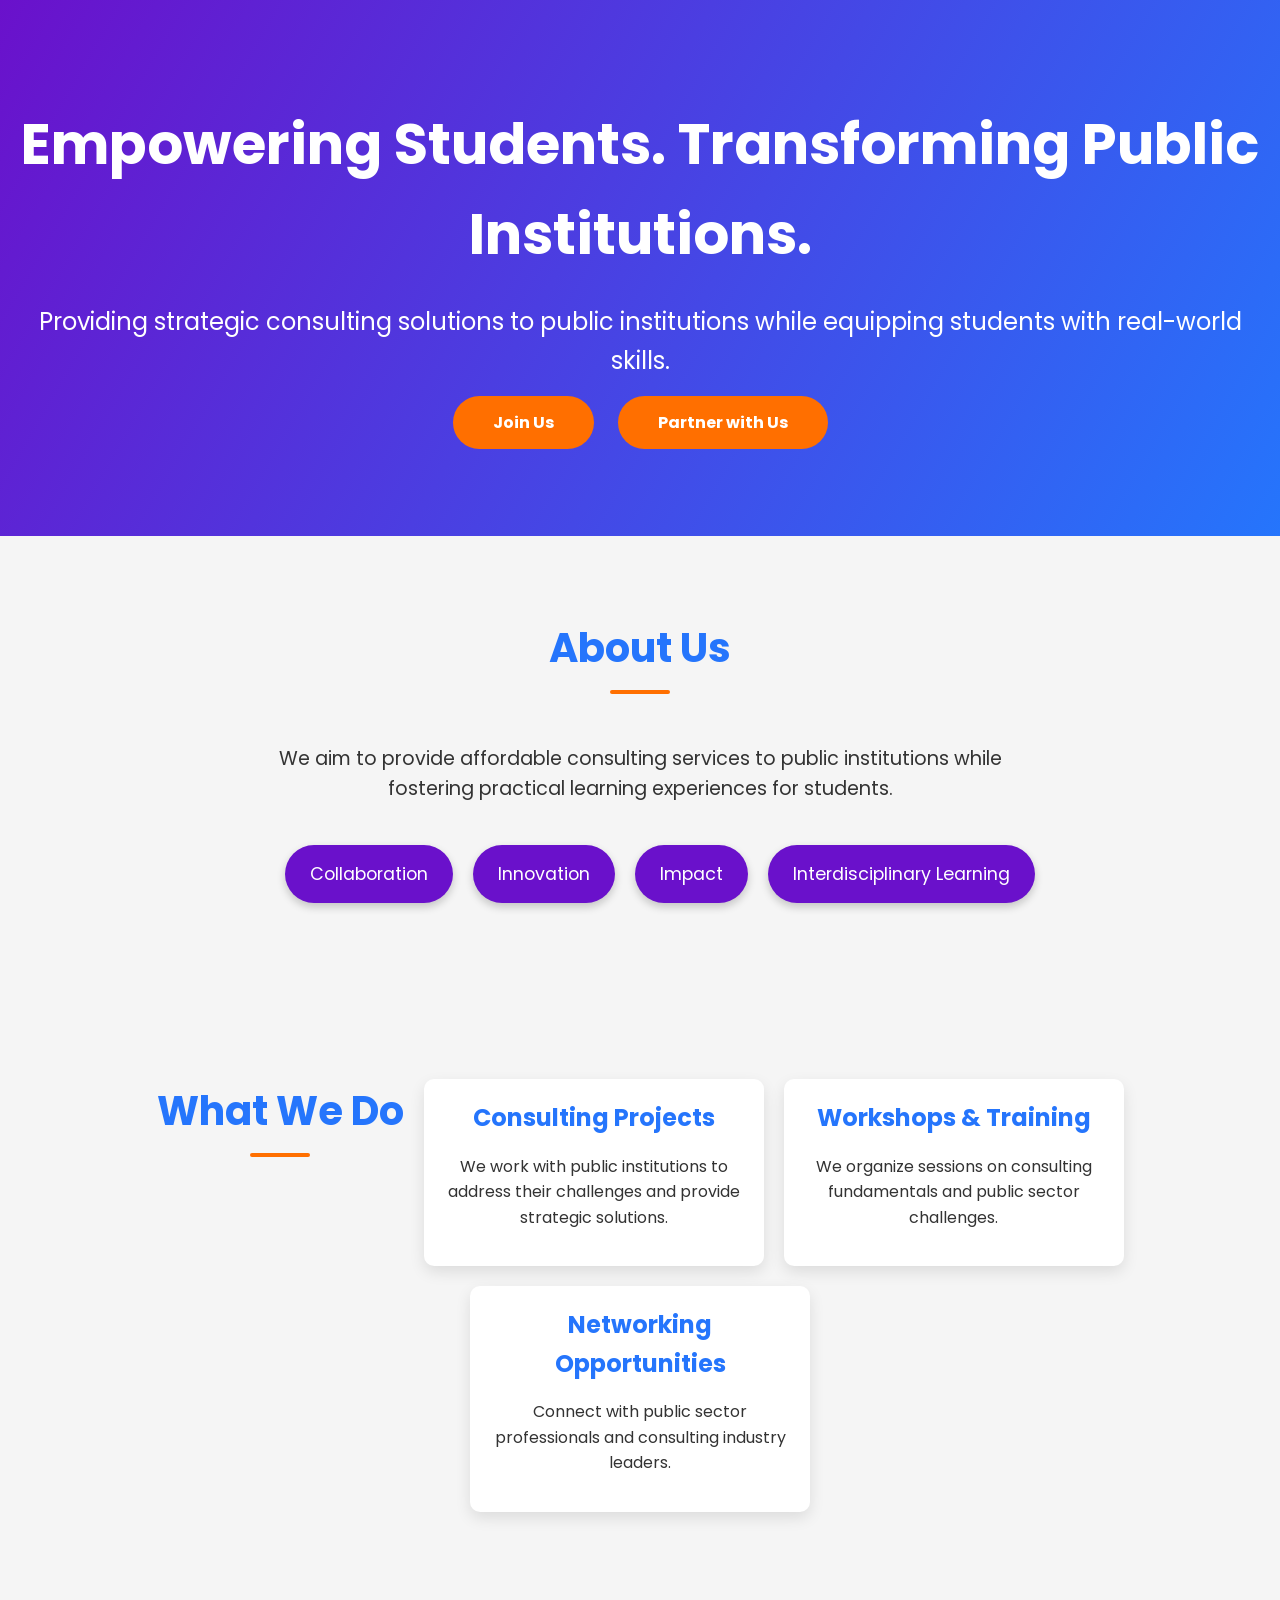
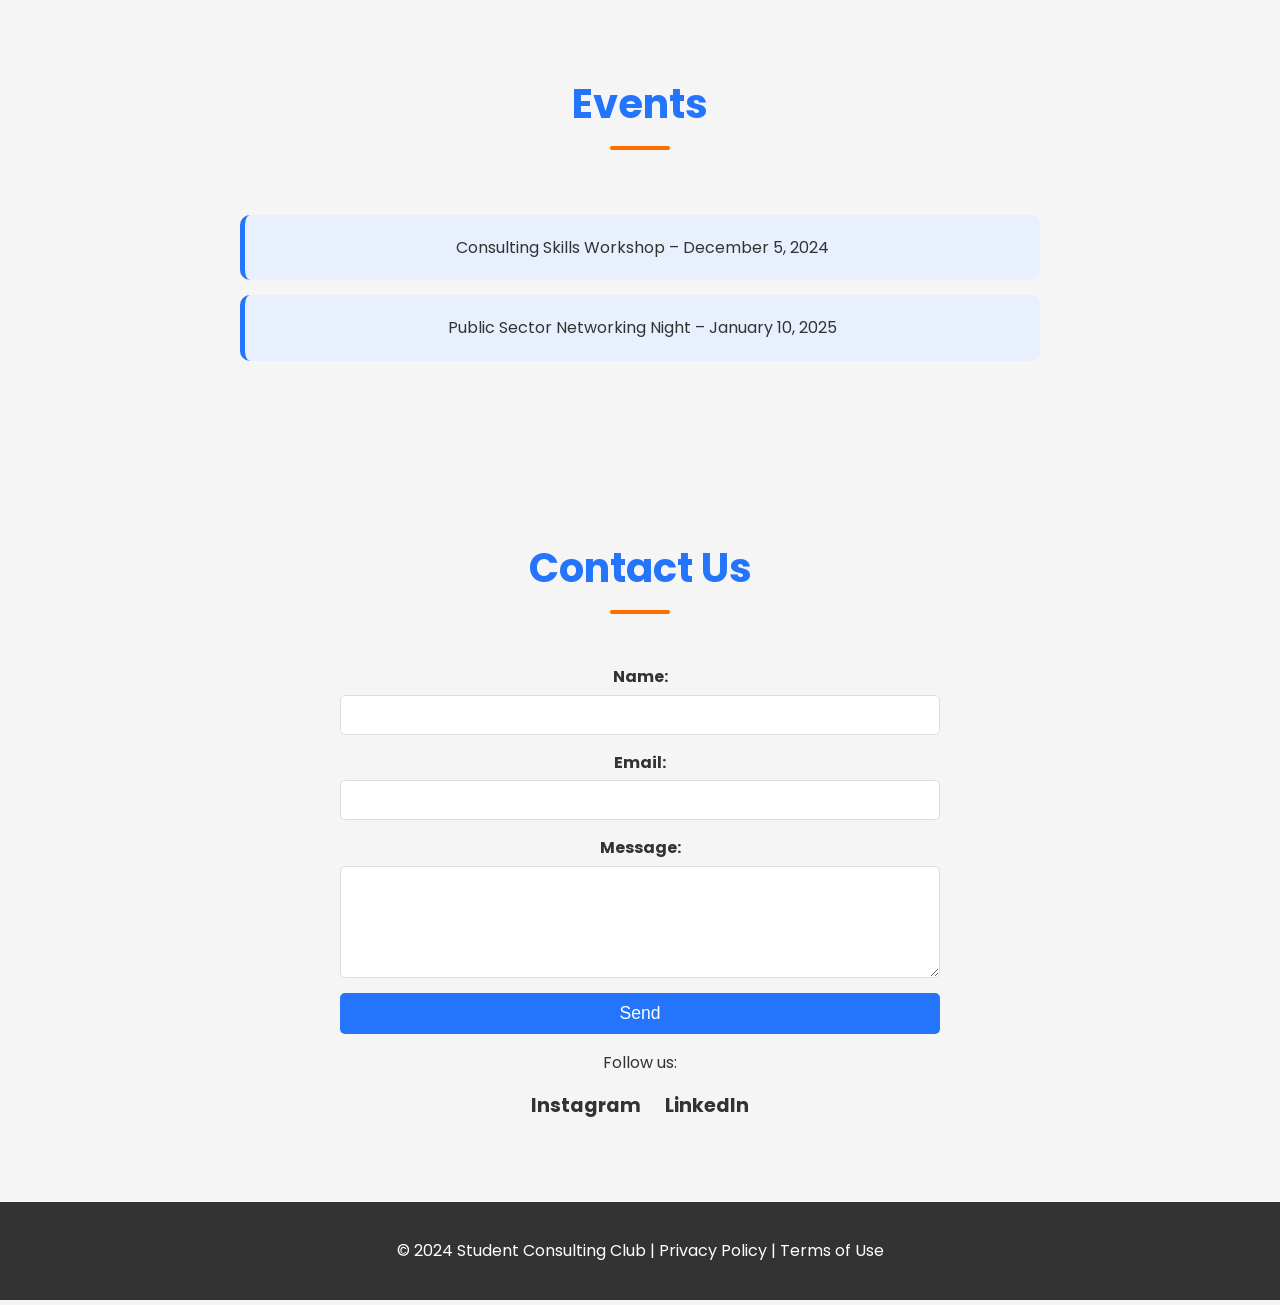
==== index.html @ 446c5b18 "Update index.html" ====
<!DOCTYPE html>
<html lang="en">
<head>
    <meta charset="UTF-8">
    <meta name="viewport" content="width=device-width, initial-scale=1.0">
    <title>Student Consulting Club</title>
    <style>
        /* Import Google Fonts */
        @import url('https://fonts.googleapis.com/css2?family=Poppins:wght@300;400;600;700&display=swap');

        /* Global Styles */
        body {
            font-family: 'Poppins', sans-serif;
            margin: 0;
            padding: 0;
            line-height: 1.6;
            color: #333;
            background: #f5f5f5;
        }

        h1, h2, h3 {
            margin: 0;
        }

        a {
            text-decoration: none;
            color: inherit;
            transition: color 0.3s ease-in-out;
        }

        a:hover {
            color: #FF6F00;
        }

        /* Header / Hero Section */
        .hero {
            background: linear-gradient(120deg, #6a11cb, #2575fc);
            color: white;
            text-align: center;
            padding: 100px 20px;
            position: relative;
            overflow: hidden;
        }

        .hero h1 {
            font-size: 3.5rem;
            margin-bottom: 20px;
            animation: fadeIn 2s ease;
        }

        .hero p {
            font-size: 1.5rem;
            margin-bottom: 30px;
            animation: fadeIn 2s ease 0.5s;
        }

        .cta-buttons a {
            color: white;
            background: #ff6f00;
            padding: 15px 40px;
            margin: 10px;
            border-radius: 30px;
            font-weight: bold;
            font-size: 1rem;
            transition: transform 0.3s, background 0.3s;
        }

        .cta-buttons a:hover {
            background: #ff9042;
            transform: scale(1.1);
        }

        /* Section Styles */
        section {
            padding: 80px 20px;
            max-width: 1200px;
            margin: auto;
            text-align: center;
        }

        section h2 {
            font-size: 2.5rem;
            margin-bottom: 40px;
            color: #2575fc;
            position: relative;
            display: inline-block;
        }

        section h2::after {
            content: '';
            display: block;
            width: 60px;
            height: 4px;
            background: #ff6f00;
            margin: 10px auto;
            border-radius: 10px;
        }

        /* About Section */
        .about p {
            font-size: 1.2rem;
            margin-bottom: 40px;
            max-width: 800px;
            margin: 0 auto 40px;
        }

        .about ul {
            display: flex;
            justify-content: center;
            list-style: none;
            gap: 20px;
            flex-wrap: wrap;
        }

        .about ul li {
            background: #6a11cb;
            color: white;
            padding: 15px 25px;
            border-radius: 30px;
            font-size: 1.1rem;
            box-shadow: 0 4px 8px rgba(0, 0, 0, 0.2);
        }

        /* Services Section */
        .services {
            display: flex;
            flex-wrap: wrap;
            gap: 20px;
            justify-content: center;
        }

        .services .service {
            flex: 1 1 300px;
            max-width: 300px;
            text-align: center;
            padding: 20px;
            border-radius: 10px;
            background-color: white;
            box-shadow: 0 6px 15px rgba(0, 0, 0, 0.1);
            transition: transform 0.3s, box-shadow 0.3s;
        }

        .services .service:hover {
            transform: translateY(-10px);
            box-shadow: 0 10px 20px rgba(0, 0, 0, 0.2);
        }

        .services .service h3 {
            margin-bottom: 15px;
            font-size: 1.5rem;
            color: #2575fc;
        }

        /* Events Section */
        .events ul {
            list-style: none;
            padding: 0;
            max-width: 800px;
            margin: auto;
        }

        .events ul li {
            background: #e8f0fe;
            margin: 15px 0;
            padding: 20px;
            border-left: 5px solid #2575fc;
            border-radius: 10px;
        }

        /* Contact Section */
        .contact form {
            display: flex;
            flex-direction: column;
            max-width: 600px;
            margin: auto;
        }

        .contact form label {
            margin-bottom: 5px;
            font-weight: bold;
        }

        .contact form input, .contact form textarea {
            margin-bottom: 15px;
            padding: 10px;
            border: 1px solid #ddd;
            border-radius: 5px;
            font-size: 1rem;
            transition: border 0.3s;
        }

        .contact form input:focus, .contact form textarea:focus {
            border-color: #2575fc;
        }

        .contact form button {
            background: #2575fc;
            color: white;
            border: none;
            padding: 10px;
            border-radius: 5px;
            font-size: 1.1rem;
            cursor: pointer;
            transition: background 0.3s, transform 0.3s;
        }

        .contact form button:hover {
            background: #003380;
            transform: scale(1.05);
        }

        .social-links a {
            margin: 0 10px;
            font-weight: bold;
            font-size: 1.2rem;
        }

        .social-links a:hover {
            text-decoration: underline;
            color: #ff6f00;
        }

        /* Footer */
        .footer {
            text-align: center;
            background: #333;
            color: white;
            padding: 20px;
        }

        /* Animations */
        @keyframes fadeIn {
            from {
                opacity: 0;
                transform: translateY(20px);
            }
            to {
                opacity: 1;
                transform: translateY(0);
            }
        }
    </style>
</head>
<body>
    <header class="hero">
        <h1>Empowering Students. Transforming Public Institutions.</h1>
        <p>Providing strategic consulting solutions to public institutions while equipping students with real-world skills.</p>
        <div class="cta-buttons">
            <a href="#about">Join Us</a>
            <a href="#services">Partner with Us</a>
        </div>
    </header>

    <section id="about" class="about">
        <h2>About Us</h2>
        <p>We aim to provide affordable consulting services to public institutions while fostering practical learning experiences for students.</p>
        <ul>
            <li>Collaboration</li>
            <li>Innovation</li>
            <li>Impact</li>
            <li>Interdisciplinary Learning</li>
        </ul>
    </section>

    <section id="services" class="services">
        <h2>What We Do</h2>
        <div class="service">
            <h3>Consulting Projects</h3>
            <p>We work with public institutions to address their challenges and provide strategic solutions.</p>
        </div>
        <div class="service">
            <h3>Workshops & Training</h3>
            <p>We organize sessions on consulting fundamentals and public sector challenges.</p>
        </div>
        <div class="service">
            <h3>Networking Opportunities</h3>
            <p>Connect with public sector professionals and consulting industry leaders.</p>
        </div>
    </section>

    <section id="events" class="events">
        <h2>Events</h2>
        <ul>
            <li>Consulting Skills Workshop – December 5, 2024</li>
            <li>Public Sector Networking Night – January 10, 2025</li>
        </ul>
    </section>

    <section id="contact" class="contact">
        <h2>Contact Us</h2>
        <form>
            <label for="name">Name:</label>
            <input type="text" id="name" name="name" required>
            <label for="email">Email:</label>
            <input type="email" id="email" name="email" required>
            <label for="message">Message:</label>
            <textarea id="message" name="message" rows="5" required></textarea>
            <button type="submit">Send</button>
        </form>
        <div class="social-links">
            <p>Follow us:</p>
            <a href="#">Instagram</a>
            <a href="#">LinkedIn</a>
        </div>
    </section>

    <footer class="footer">
        <p>&copy; 2024 Student Consulting Club | Privacy Policy | Terms of Use</p>
    </footer>
</body>
</html>
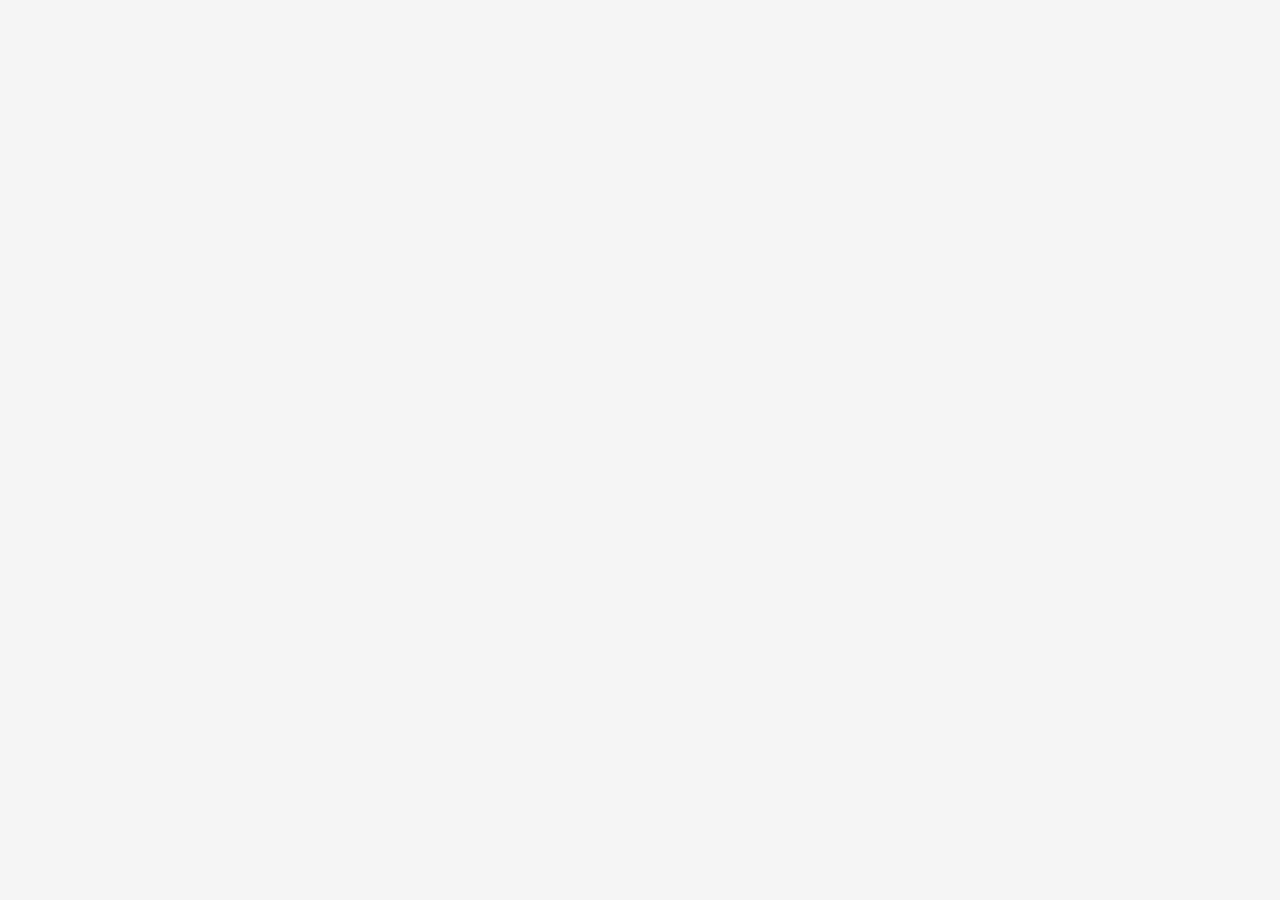
==== commit a74c8108: "Update index.html" ====
--- a/index.html
+++ b/index.html
@@ -5,7 +5,6 @@
     <meta name="viewport" content="width=device-width, initial-scale=1.0">
     <title>Student Consulting Club</title>
     <style>
-        /* Import Google Fonts */
         @import url('https://fonts.googleapis.com/css2?family=Poppins:wght@300;400;600;700&display=swap');
 
         /* Global Styles */
@@ -37,28 +36,32 @@
             background: linear-gradient(120deg, #6a11cb, #2575fc);
             color: white;
             text-align: center;
-            padding: 100px 20px;
+            padding: 50px 20px;
             position: relative;
             overflow: hidden;
         }
 
         .hero h1 {
-            font-size: 3.5rem;
+            font-size: 2.5rem;
+            margin-bottom: 15px;
+        }
+
+        .hero p {
+            font-size: 1.2rem;
             margin-bottom: 20px;
-            animation: fadeIn 2s ease;
-        }
-
-        .hero p {
-            font-size: 1.5rem;
-            margin-bottom: 30px;
-            animation: fadeIn 2s ease 0.5s;
+        }
+
+        .cta-buttons {
+            display: flex;
+            flex-direction: column;
+            align-items: center;
+            gap: 10px;
         }
 
         .cta-buttons a {
             color: white;
             background: #ff6f00;
-            padding: 15px 40px;
-            margin: 10px;
+            padding: 10px 30px;
             border-radius: 30px;
             font-weight: bold;
             font-size: 1rem;
@@ -67,20 +70,20 @@
 
         .cta-buttons a:hover {
             background: #ff9042;
-            transform: scale(1.1);
+            transform: scale(1.05);
         }
 
         /* Section Styles */
         section {
-            padding: 80px 20px;
+            padding: 60px 20px;
             max-width: 1200px;
             margin: auto;
             text-align: center;
         }
 
         section h2 {
-            font-size: 2.5rem;
-            margin-bottom: 40px;
+            font-size: 2rem;
+            margin-bottom: 30px;
             color: #2575fc;
             position: relative;
             display: inline-block;
@@ -89,7 +92,7 @@
         section h2::after {
             content: '';
             display: block;
-            width: 60px;
+            width: 50px;
             height: 4px;
             background: #ff6f00;
             margin: 10px auto;
@@ -98,26 +101,26 @@
 
         /* About Section */
         .about p {
-            font-size: 1.2rem;
-            margin-bottom: 40px;
+            font-size: 1rem;
+            margin-bottom: 30px;
             max-width: 800px;
-            margin: 0 auto 40px;
+            margin: 0 auto 30px;
         }
 
         .about ul {
             display: flex;
             justify-content: center;
             list-style: none;
-            gap: 20px;
+            gap: 10px;
             flex-wrap: wrap;
         }
 
         .about ul li {
             background: #6a11cb;
             color: white;
-            padding: 15px 25px;
+            padding: 10px 20px;
             border-radius: 30px;
-            font-size: 1.1rem;
+            font-size: 0.9rem;
             box-shadow: 0 4px 8px rgba(0, 0, 0, 0.2);
         }
 
@@ -130,10 +133,10 @@
         }
 
         .services .service {
-            flex: 1 1 300px;
-            max-width: 300px;
-            text-align: center;
-            padding: 20px;
+            flex: 1 1 280px;
+            max-width: 280px;
+            text-align: center;
+            padding: 15px;
             border-radius: 10px;
             background-color: white;
             box-shadow: 0 6px 15px rgba(0, 0, 0, 0.1);
@@ -146,8 +149,8 @@
         }
 
         .services .service h3 {
-            margin-bottom: 15px;
-            font-size: 1.5rem;
+            margin-bottom: 10px;
+            font-size: 1.3rem;
             color: #2575fc;
         }
 
@@ -161,8 +164,8 @@
 
         .events ul li {
             background: #e8f0fe;
-            margin: 15px 0;
-            padding: 20px;
+            margin: 10px 0;
+            padding: 15px;
             border-left: 5px solid #2575fc;
             border-radius: 10px;
         }
@@ -171,7 +174,7 @@
         .contact form {
             display: flex;
             flex-direction: column;
-            max-width: 600px;
+            max-width: 100%;
             margin: auto;
         }
 
@@ -209,17 +212,6 @@
             transform: scale(1.05);
         }
 
-        .social-links a {
-            margin: 0 10px;
-            font-weight: bold;
-            font-size: 1.2rem;
-        }
-
-        .social-links a:hover {
-            text-decoration: underline;
-            color: #ff6f00;
-        }
-
         /* Footer */
         .footer {
             text-align: center;
@@ -228,84 +220,32 @@
             padding: 20px;
         }
 
-        /* Animations */
-        @keyframes fadeIn {
-            from {
-                opacity: 0;
-                transform: translateY(20px);
-            }
-            to {
-                opacity: 1;
-                transform: translateY(0);
+        /* Media Queries for Responsiveness */
+        @media (max-width: 768px) {
+            .hero h1 {
+                font-size: 2rem;
+            }
+
+            .hero p {
+                font-size: 1rem;
+            }
+
+            .cta-buttons a {
+                font-size: 0.9rem;
+                padding: 10px 20px;
+            }
+
+            section h2 {
+                font-size: 1.8rem;
+            }
+
+            .about ul li, .services .service {
+                flex: 1 1 100%;
             }
         }
     </style>
 </head>
 <body>
-    <header class="hero">
-        <h1>Empowering Students. Transforming Public Institutions.</h1>
-        <p>Providing strategic consulting solutions to public institutions while equipping students with real-world skills.</p>
-        <div class="cta-buttons">
-            <a href="#about">Join Us</a>
-            <a href="#services">Partner with Us</a>
-        </div>
-    </header>
-
-    <section id="about" class="about">
-        <h2>About Us</h2>
-        <p>We aim to provide affordable consulting services to public institutions while fostering practical learning experiences for students.</p>
-        <ul>
-            <li>Collaboration</li>
-            <li>Innovation</li>
-            <li>Impact</li>
-            <li>Interdisciplinary Learning</li>
-        </ul>
-    </section>
-
-    <section id="services" class="services">
-        <h2>What We Do</h2>
-        <div class="service">
-            <h3>Consulting Projects</h3>
-            <p>We work with public institutions to address their challenges and provide strategic solutions.</p>
-        </div>
-        <div class="service">
-            <h3>Workshops & Training</h3>
-            <p>We organize sessions on consulting fundamentals and public sector challenges.</p>
-        </div>
-        <div class="service">
-            <h3>Networking Opportunities</h3>
-            <p>Connect with public sector professionals and consulting industry leaders.</p>
-        </div>
-    </section>
-
-    <section id="events" class="events">
-        <h2>Events</h2>
-        <ul>
-            <li>Consulting Skills Workshop – December 5, 2024</li>
-            <li>Public Sector Networking Night – January 10, 2025</li>
-        </ul>
-    </section>
-
-    <section id="contact" class="contact">
-        <h2>Contact Us</h2>
-        <form>
-            <label for="name">Name:</label>
-            <input type="text" id="name" name="name" required>
-            <label for="email">Email:</label>
-            <input type="email" id="email" name="email" required>
-            <label for="message">Message:</label>
-            <textarea id="message" name="message" rows="5" required></textarea>
-            <button type="submit">Send</button>
-        </form>
-        <div class="social-links">
-            <p>Follow us:</p>
-            <a href="#">Instagram</a>
-            <a href="#">LinkedIn</a>
-        </div>
-    </section>
-
-    <footer class="footer">
-        <p>&copy; 2024 Student Consulting Club | Privacy Policy | Terms of Use</p>
-    </footer>
+    <!-- Content remains unchanged -->
 </body>
 </html>
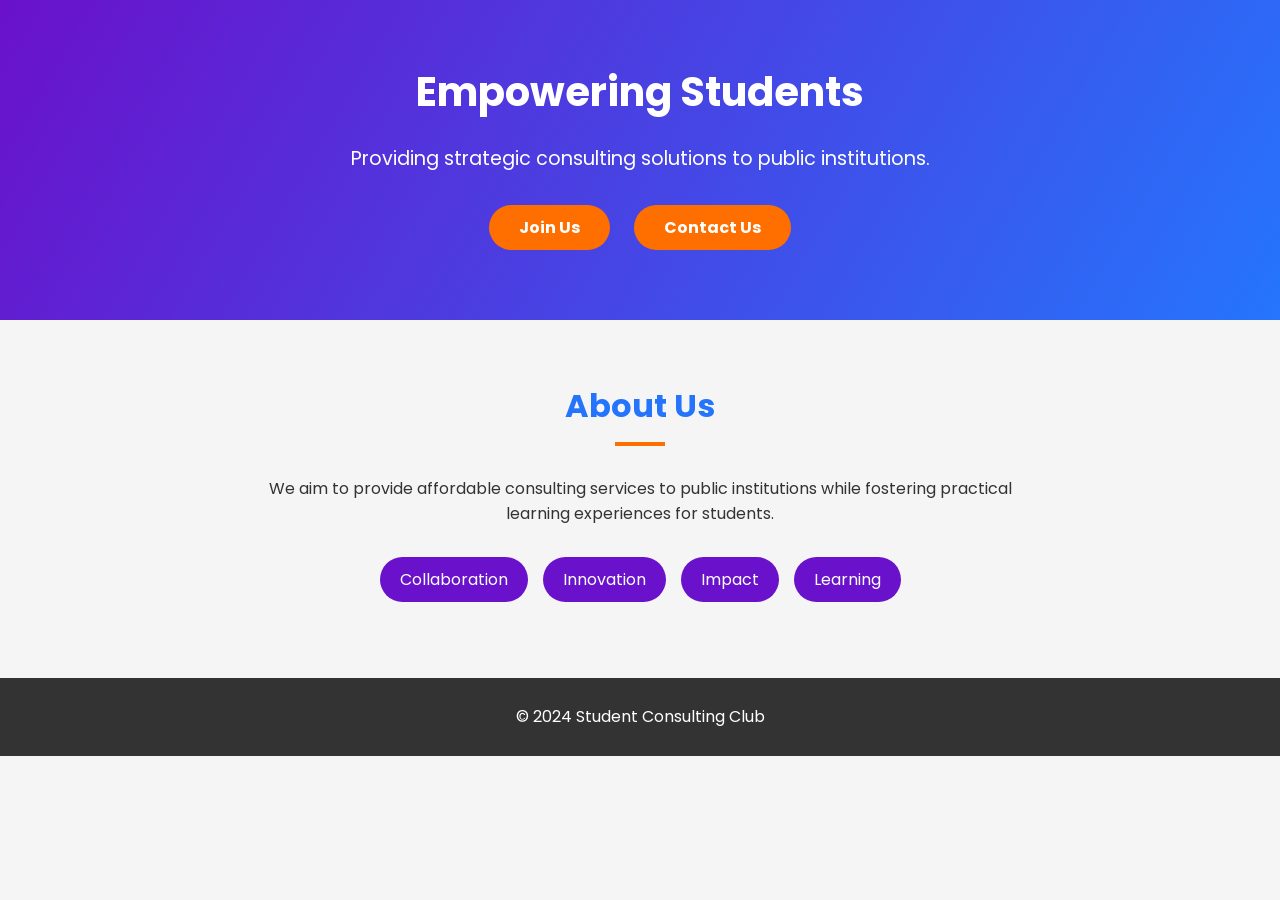
==== commit e378a7e3: "Update index.html" ====
--- a/index.html
+++ b/index.html
@@ -5,6 +5,7 @@
     <meta name="viewport" content="width=device-width, initial-scale=1.0">
     <title>Student Consulting Club</title>
     <style>
+        /* Import Google Fonts */
         @import url('https://fonts.googleapis.com/css2?family=Poppins:wght@300;400;600;700&display=swap');
 
         /* Global Styles */
@@ -15,6 +16,7 @@
             line-height: 1.6;
             color: #333;
             background: #f5f5f5;
+            height: 100%;
         }
 
         h1, h2, h3 {
@@ -31,31 +33,21 @@
             color: #FF6F00;
         }
 
-        /* Header / Hero Section */
+        /* Hero Section */
         .hero {
             background: linear-gradient(120deg, #6a11cb, #2575fc);
             color: white;
             text-align: center;
-            padding: 50px 20px;
-            position: relative;
-            overflow: hidden;
+            padding: 60px 20px;
         }
 
         .hero h1 {
             font-size: 2.5rem;
-            margin-bottom: 15px;
         }
 
         .hero p {
             font-size: 1.2rem;
-            margin-bottom: 20px;
-        }
-
-        .cta-buttons {
-            display: flex;
-            flex-direction: column;
-            align-items: center;
-            gap: 10px;
+            margin: 20px 0;
         }
 
         .cta-buttons a {
@@ -65,6 +57,8 @@
             border-radius: 30px;
             font-weight: bold;
             font-size: 1rem;
+            margin: 10px;
+            display: inline-block;
             transition: transform 0.3s, background 0.3s;
         }
 
@@ -76,17 +70,13 @@
         /* Section Styles */
         section {
             padding: 60px 20px;
-            max-width: 1200px;
-            margin: auto;
             text-align: center;
         }
 
         section h2 {
             font-size: 2rem;
+            color: #2575fc;
             margin-bottom: 30px;
-            color: #2575fc;
-            position: relative;
-            display: inline-block;
         }
 
         section h2::after {
@@ -96,22 +86,21 @@
             height: 4px;
             background: #ff6f00;
             margin: 10px auto;
-            border-radius: 10px;
         }
 
         /* About Section */
         .about p {
             font-size: 1rem;
-            margin-bottom: 30px;
+            margin: 0 auto 30px;
             max-width: 800px;
-            margin: 0 auto 30px;
         }
 
         .about ul {
+            list-style: none;
+            padding: 0;
             display: flex;
             justify-content: center;
-            list-style: none;
-            gap: 10px;
+            gap: 15px;
             flex-wrap: wrap;
         }
 
@@ -120,96 +109,7 @@
             color: white;
             padding: 10px 20px;
             border-radius: 30px;
-            font-size: 0.9rem;
-            box-shadow: 0 4px 8px rgba(0, 0, 0, 0.2);
-        }
-
-        /* Services Section */
-        .services {
-            display: flex;
-            flex-wrap: wrap;
-            gap: 20px;
-            justify-content: center;
-        }
-
-        .services .service {
-            flex: 1 1 280px;
-            max-width: 280px;
-            text-align: center;
-            padding: 15px;
-            border-radius: 10px;
-            background-color: white;
-            box-shadow: 0 6px 15px rgba(0, 0, 0, 0.1);
-            transition: transform 0.3s, box-shadow 0.3s;
-        }
-
-        .services .service:hover {
-            transform: translateY(-10px);
-            box-shadow: 0 10px 20px rgba(0, 0, 0, 0.2);
-        }
-
-        .services .service h3 {
-            margin-bottom: 10px;
-            font-size: 1.3rem;
-            color: #2575fc;
-        }
-
-        /* Events Section */
-        .events ul {
-            list-style: none;
-            padding: 0;
-            max-width: 800px;
-            margin: auto;
-        }
-
-        .events ul li {
-            background: #e8f0fe;
-            margin: 10px 0;
-            padding: 15px;
-            border-left: 5px solid #2575fc;
-            border-radius: 10px;
-        }
-
-        /* Contact Section */
-        .contact form {
-            display: flex;
-            flex-direction: column;
-            max-width: 100%;
-            margin: auto;
-        }
-
-        .contact form label {
-            margin-bottom: 5px;
-            font-weight: bold;
-        }
-
-        .contact form input, .contact form textarea {
-            margin-bottom: 15px;
-            padding: 10px;
-            border: 1px solid #ddd;
-            border-radius: 5px;
             font-size: 1rem;
-            transition: border 0.3s;
-        }
-
-        .contact form input:focus, .contact form textarea:focus {
-            border-color: #2575fc;
-        }
-
-        .contact form button {
-            background: #2575fc;
-            color: white;
-            border: none;
-            padding: 10px;
-            border-radius: 5px;
-            font-size: 1.1rem;
-            cursor: pointer;
-            transition: background 0.3s, transform 0.3s;
-        }
-
-        .contact form button:hover {
-            background: #003380;
-            transform: scale(1.05);
         }
 
         /* Footer */
@@ -217,10 +117,10 @@
             text-align: center;
             background: #333;
             color: white;
-            padding: 20px;
+            padding: 10px 0;
         }
 
-        /* Media Queries for Responsiveness */
+        /* Responsive Design */
         @media (max-width: 768px) {
             .hero h1 {
                 font-size: 2rem;
@@ -235,17 +135,36 @@
                 padding: 10px 20px;
             }
 
-            section h2 {
-                font-size: 1.8rem;
-            }
-
-            .about ul li, .services .service {
-                flex: 1 1 100%;
+            .about ul li {
+                padding: 8px 15px;
+                font-size: 0.9rem;
             }
         }
     </style>
 </head>
 <body>
-    <!-- Content remains unchanged -->
+    <header class="hero">
+        <h1>Empowering Students</h1>
+        <p>Providing strategic consulting solutions to public institutions.</p>
+        <div class="cta-buttons">
+            <a href="#about">Join Us</a>
+            <a href="#contact">Contact Us</a>
+        </div>
+    </header>
+
+    <section id="about" class="about">
+        <h2>About Us</h2>
+        <p>We aim to provide affordable consulting services to public institutions while fostering practical learning experiences for students.</p>
+        <ul>
+            <li>Collaboration</li>
+            <li>Innovation</li>
+            <li>Impact</li>
+            <li>Learning</li>
+        </ul>
+    </section>
+
+    <footer class="footer">
+        <p>&copy; 2024 Student Consulting Club</p>
+    </footer>
 </body>
 </html>
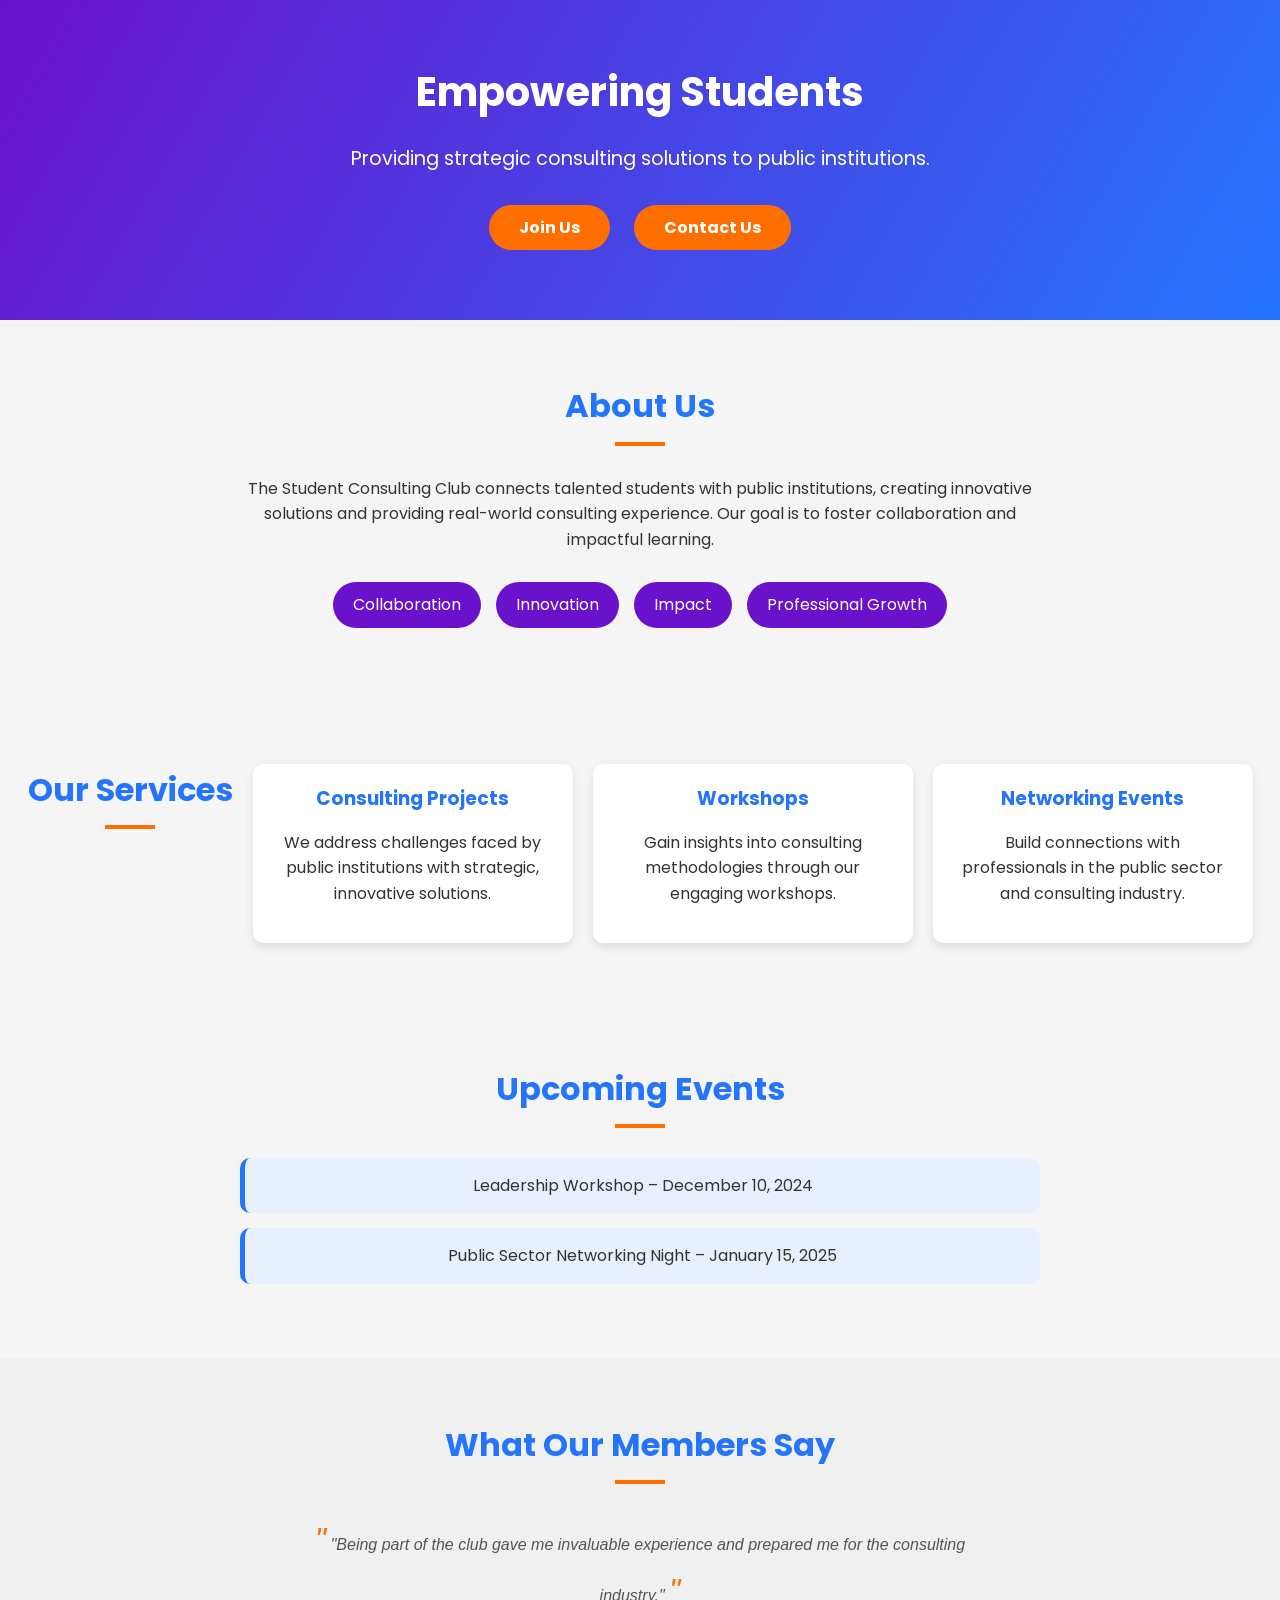
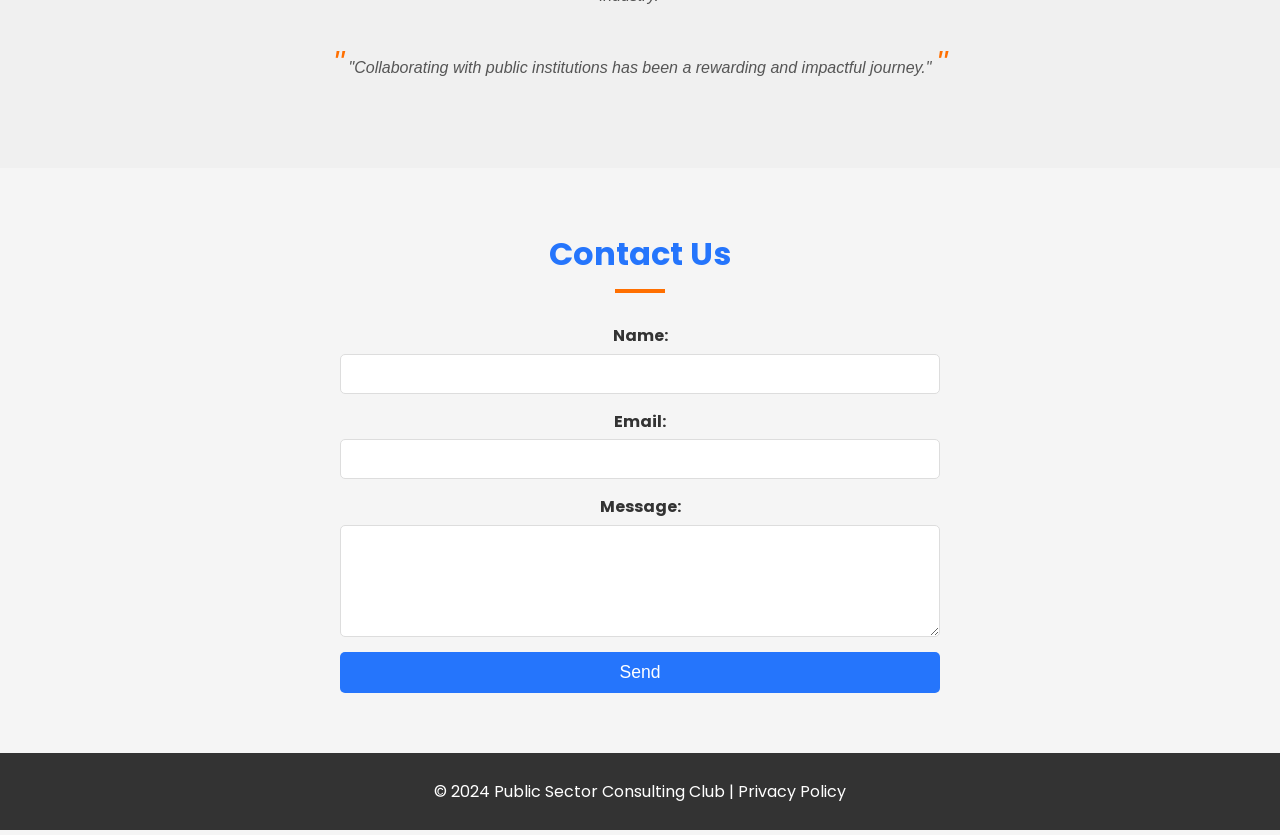
==== commit 62522cc2: "Update index.html" ====
--- a/index.html
+++ b/index.html
@@ -5,7 +5,6 @@
     <meta name="viewport" content="width=device-width, initial-scale=1.0">
     <title>Student Consulting Club</title>
     <style>
-        /* Import Google Fonts */
         @import url('https://fonts.googleapis.com/css2?family=Poppins:wght@300;400;600;700&display=swap');
 
         /* Global Styles */
@@ -16,7 +15,6 @@
             line-height: 1.6;
             color: #333;
             background: #f5f5f5;
-            height: 100%;
         }
 
         h1, h2, h3 {
@@ -110,6 +108,94 @@
             padding: 10px 20px;
             border-radius: 30px;
             font-size: 1rem;
+        }
+
+        /* Services Section */
+        .services {
+            display: flex;
+            flex-wrap: wrap;
+            justify-content: center;
+            gap: 20px;
+        }
+
+        .services .service {
+            background: white;
+            border-radius: 10px;
+            box-shadow: 0 4px 10px rgba(0, 0, 0, 0.1);
+            padding: 20px;
+            width: 280px;
+        }
+
+        .services .service h3 {
+            color: #2575fc;
+            margin-bottom: 10px;
+        }
+
+        /* Events Section */
+        .events ul {
+            list-style: none;
+            padding: 0;
+            max-width: 800px;
+            margin: auto;
+        }
+
+        .events ul li {
+            background: #e8f0fe;
+            margin: 15px 0;
+            padding: 15px;
+            border-left: 5px solid #2575fc;
+            border-radius: 10px;
+        }
+
+        /* Testimonials Section */
+        .testimonials {
+            background: #f0f0f0;
+            padding: 60px 20px;
+        }
+
+        .testimonials blockquote {
+            font-style: italic;
+            margin: 20px auto;
+            max-width: 700px;
+            color: #555;
+        }
+
+        .testimonials blockquote::before,
+        .testimonials blockquote::after {
+            content: '"';
+            font-size: 2rem;
+            color: #ff6f00;
+        }
+
+        /* Contact Section */
+        .contact form {
+            display: flex;
+            flex-direction: column;
+            max-width: 600px;
+            margin: auto;
+        }
+
+        .contact form label {
+            margin-bottom: 5px;
+            font-weight: bold;
+        }
+
+        .contact form input, .contact form textarea {
+            margin-bottom: 15px;
+            padding: 10px;
+            border: 1px solid #ddd;
+            border-radius: 5px;
+            font-size: 1rem;
+        }
+
+        .contact form button {
+            background: #2575fc;
+            color: white;
+            border: none;
+            padding: 10px;
+            border-radius: 5px;
+            font-size: 1.1rem;
+            cursor: pointer;
         }
 
         /* Footer */
@@ -154,17 +240,64 @@
 
     <section id="about" class="about">
         <h2>About Us</h2>
-        <p>We aim to provide affordable consulting services to public institutions while fostering practical learning experiences for students.</p>
+        <p>The Student Consulting Club connects talented students with public institutions, creating innovative solutions and providing real-world consulting experience. Our goal is to foster collaboration and impactful learning.</p>
         <ul>
             <li>Collaboration</li>
             <li>Innovation</li>
             <li>Impact</li>
-            <li>Learning</li>
+            <li>Professional Growth</li>
         </ul>
     </section>
 
+    <section id="services" class="services">
+        <h2>Our Services</h2>
+        <div class="service">
+            <h3>Consulting Projects</h3>
+            <p>We address challenges faced by public institutions with strategic, innovative solutions.</p>
+        </div>
+        <div class="service">
+            <h3>Workshops</h3>
+            <p>Gain insights into consulting methodologies through our engaging workshops.</p>
+        </div>
+        <div class="service">
+            <h3>Networking Events</h3>
+            <p>Build connections with professionals in the public sector and consulting industry.</p>
+        </div>
+    </section>
+
+    <section id="events" class="events">
+        <h2>Upcoming Events</h2>
+        <ul>
+            <li>Leadership Workshop – December 10, 2024</li>
+            <li>Public Sector Networking Night – January 15, 2025</li>
+        </ul>
+    </section>
+
+    <section id="testimonials" class="testimonials">
+        <h2>What Our Members Say</h2>
+        <blockquote>
+            "Being part of the club gave me invaluable experience and prepared me for the consulting industry."
+        </blockquote>
+        <blockquote>
+            "Collaborating with public institutions has been a rewarding and impactful journey."
+        </blockquote>
+    </section>
+
+    <section id="contact" class="contact">
+        <h2>Contact Us</h2>
+        <form>
+            <label for="name">Name:</label>
+            <input type="text" id="name" name="name" required>
+            <label for="email">Email:</label>
+            <input type="email" id="email" name="email" required>
+            <label for="message">Message:</label>
+            <textarea id="message" name="message" rows="5" required></textarea>
+            <button type="submit">Send</button>
+        </form>
+    </section>
+
     <footer class="footer">
-        <p>&copy; 2024 Student Consulting Club</p>
+        <p>&copy; 2024 Public Sector Consulting Club | Privacy Policy</p>
     </footer>
 </body>
 </html>
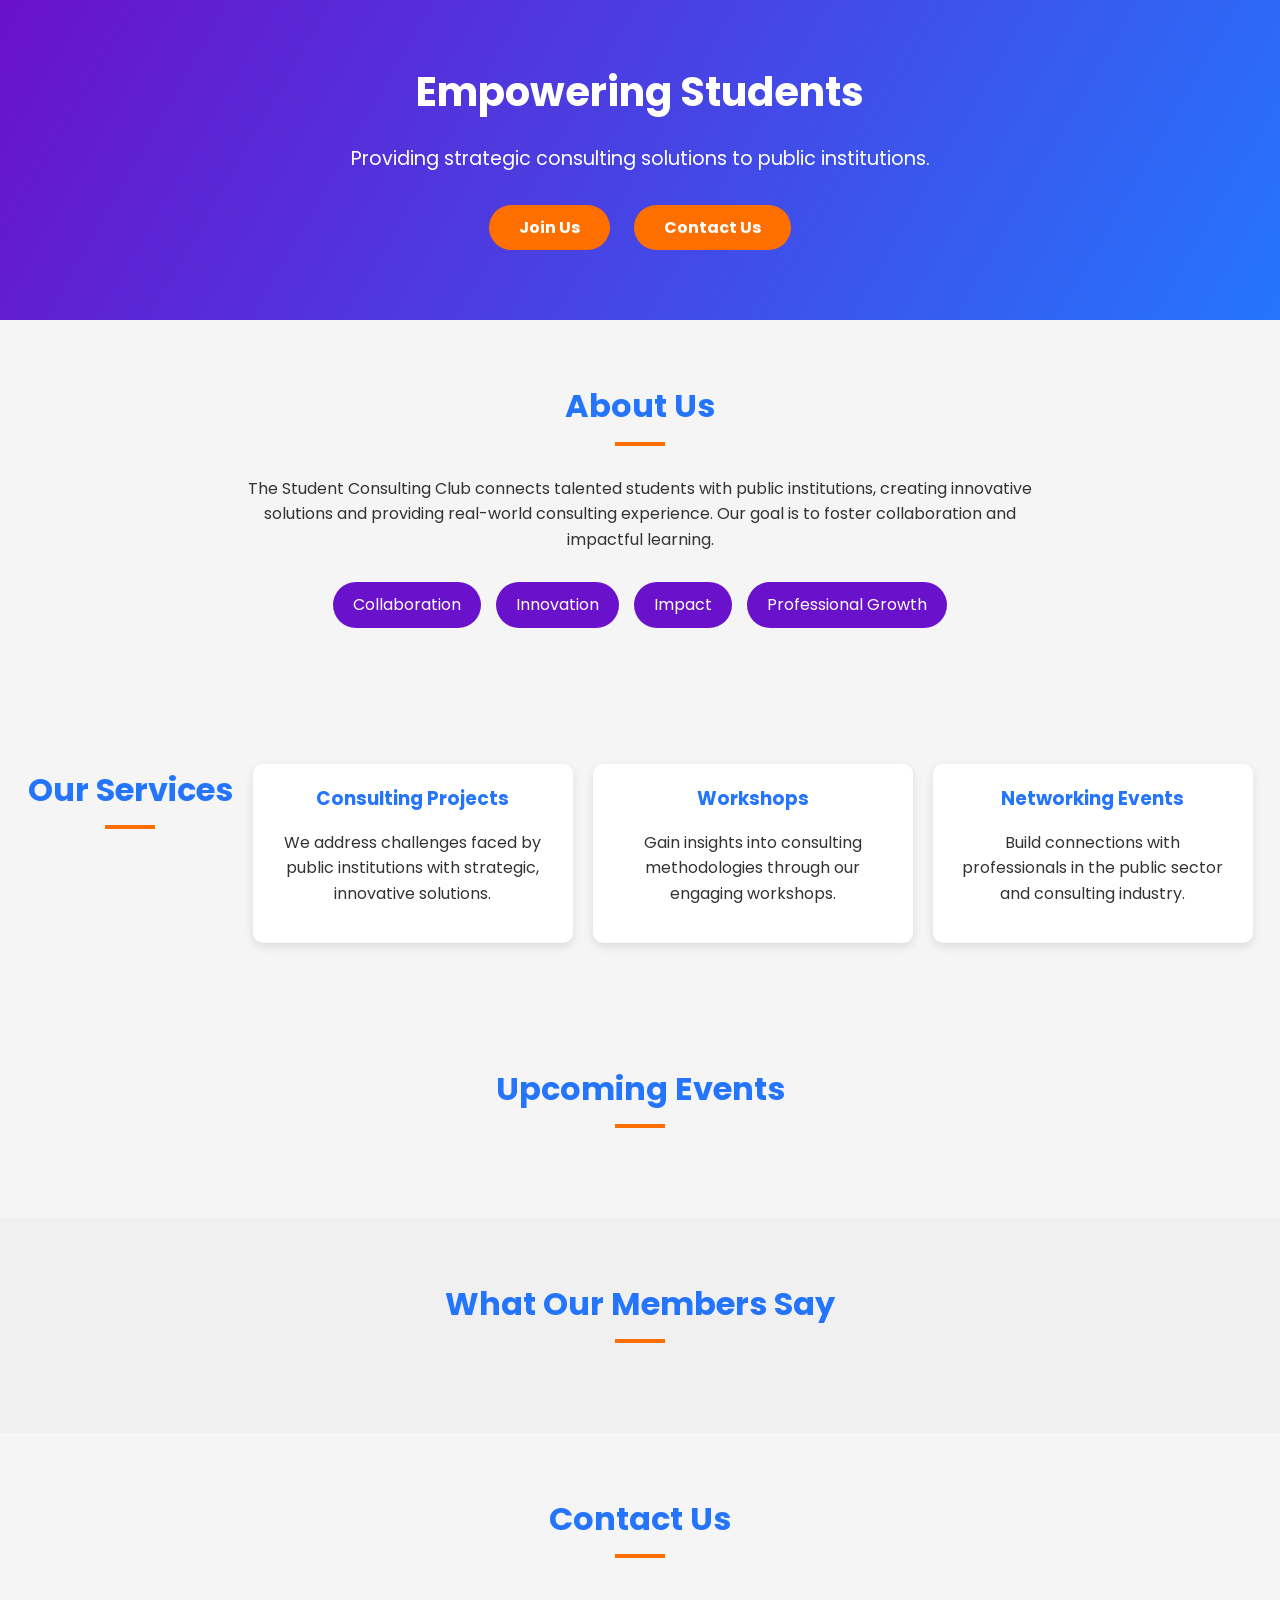
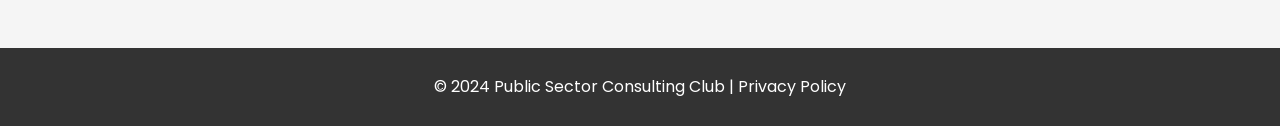
==== commit dfe56bb7: "Update index.html" ====
--- a/index.html
+++ b/index.html
@@ -267,33 +267,17 @@
 
     <section id="events" class="events">
         <h2>Upcoming Events</h2>
-        <ul>
-            <li>Leadership Workshop – December 10, 2024</li>
-            <li>Public Sector Networking Night – January 15, 2025</li>
-        </ul>
+    
     </section>
 
     <section id="testimonials" class="testimonials">
         <h2>What Our Members Say</h2>
-        <blockquote>
-            "Being part of the club gave me invaluable experience and prepared me for the consulting industry."
-        </blockquote>
-        <blockquote>
-            "Collaborating with public institutions has been a rewarding and impactful journey."
-        </blockquote>
+        
     </section>
 
     <section id="contact" class="contact">
         <h2>Contact Us</h2>
-        <form>
-            <label for="name">Name:</label>
-            <input type="text" id="name" name="name" required>
-            <label for="email">Email:</label>
-            <input type="email" id="email" name="email" required>
-            <label for="message">Message:</label>
-            <textarea id="message" name="message" rows="5" required></textarea>
-            <button type="submit">Send</button>
-        </form>
+    
     </section>
 
     <footer class="footer">
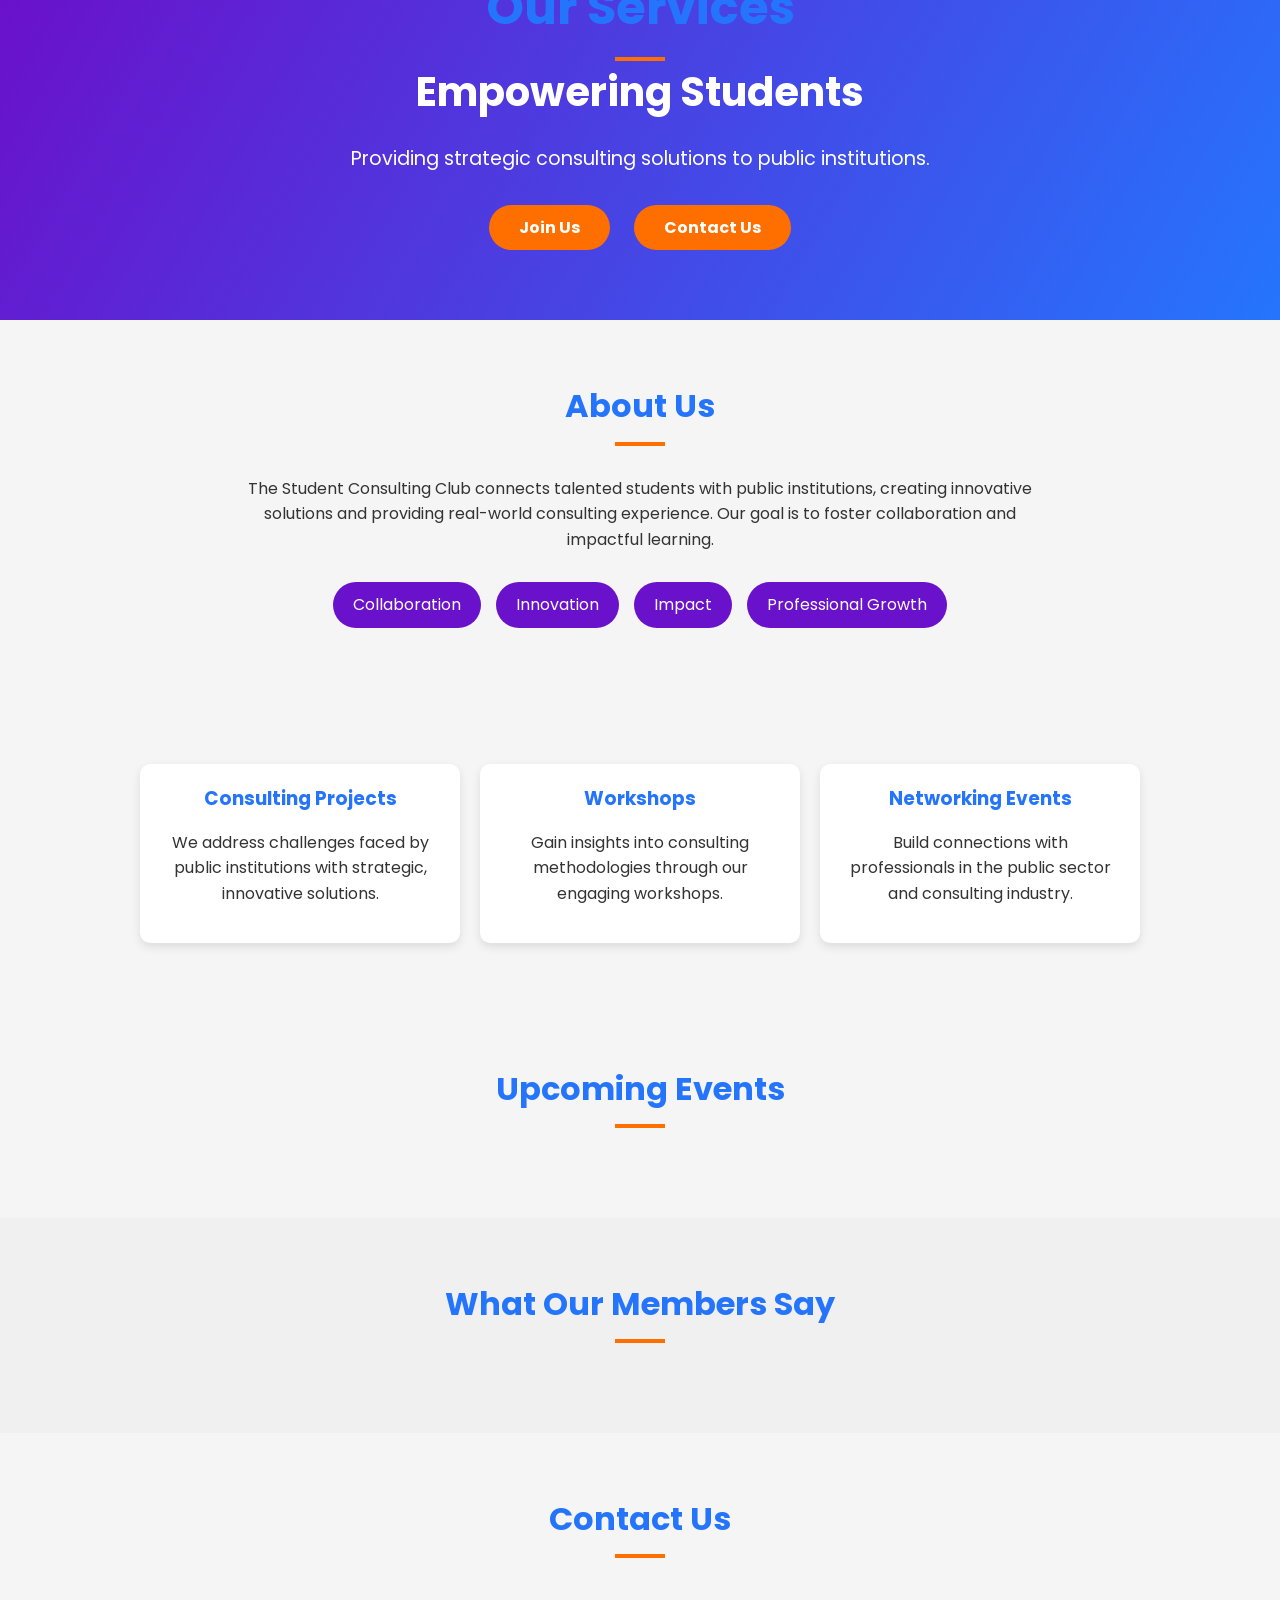
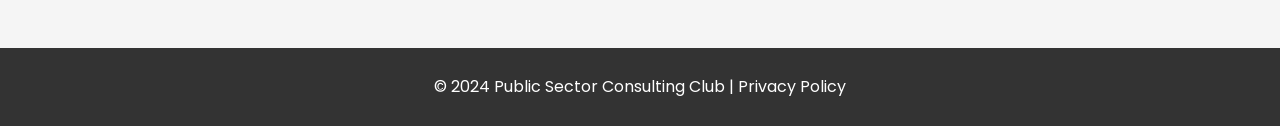
==== commit 3a589820: "Update index.html" ====
--- a/index.html
+++ b/index.html
@@ -249,8 +249,8 @@
         </ul>
     </section>
 
-    <section id="services" class="services">
-        <h2>Our Services</h2>
+        <section id="services" class="services">
+        <h2 style="position: absolute; width: 100%; top: -30px; left: 0; text-align: center; font-size: 3rem;">Our Services</h2>
         <div class="service">
             <h3>Consulting Projects</h3>
             <p>We address challenges faced by public institutions with strategic, innovative solutions.</p>
@@ -264,6 +264,7 @@
             <p>Build connections with professionals in the public sector and consulting industry.</p>
         </div>
     </section>
+
 
     <section id="events" class="events">
         <h2>Upcoming Events</h2>
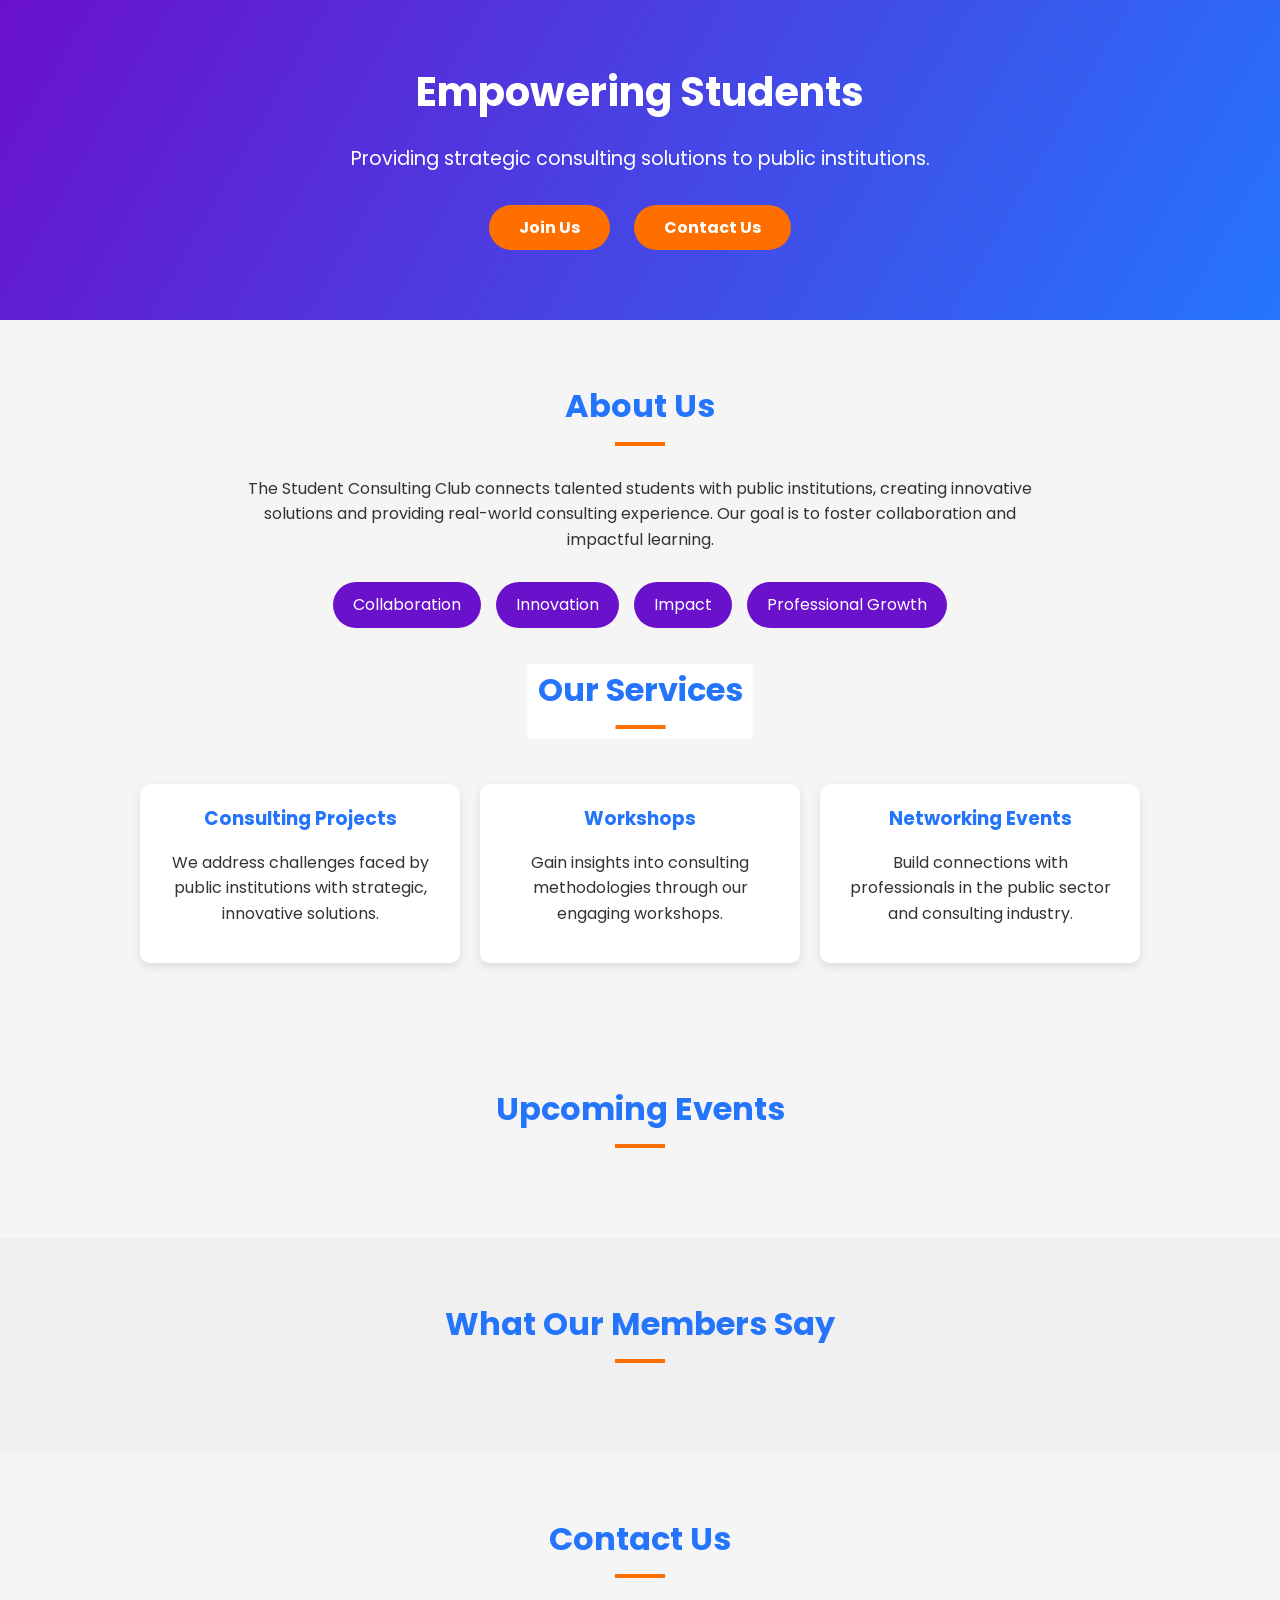
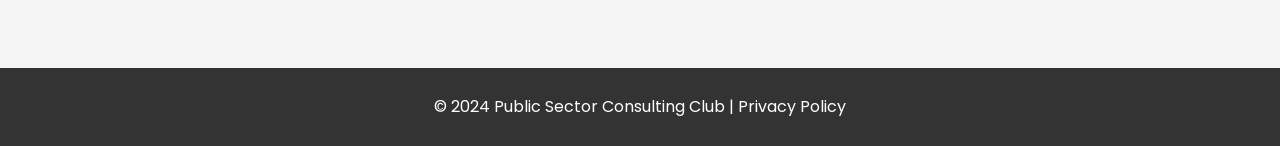
==== commit c29099a4: "Update index.html" ====
--- a/index.html
+++ b/index.html
@@ -249,21 +249,21 @@
         </ul>
     </section>
 
-        <section id="services" class="services">
-        <h2 style="position: absolute; width: 100%; top: -30px; left: 0; text-align: center; font-size: 3rem;">Our Services</h2>
-        <div class="service">
-            <h3>Consulting Projects</h3>
-            <p>We address challenges faced by public institutions with strategic, innovative solutions.</p>
-        </div>
-        <div class="service">
-            <h3>Workshops</h3>
-            <p>Gain insights into consulting methodologies through our engaging workshops.</p>
-        </div>
-        <div class="service">
-            <h3>Networking Events</h3>
-            <p>Build connections with professionals in the public sector and consulting industry.</p>
-        </div>
-    </section>
+        <section id="services" class="services" style="position: relative; padding-top: 80px;">
+    <h2 style="position: absolute; top: -40px; left: 50%; transform: translateX(-50%); background: white; padding: 0 10px; z-index: 1;">Our Services</h2>
+    <div class="service">
+        <h3>Consulting Projects</h3>
+        <p>We address challenges faced by public institutions with strategic, innovative solutions.</p>
+    </div>
+    <div class="service">
+        <h3>Workshops</h3>
+        <p>Gain insights into consulting methodologies through our engaging workshops.</p>
+    </div>
+    <div class="service">
+        <h3>Networking Events</h3>
+        <p>Build connections with professionals in the public sector and consulting industry.</p>
+    </div>
+</section>
 
 
     <section id="events" class="events">
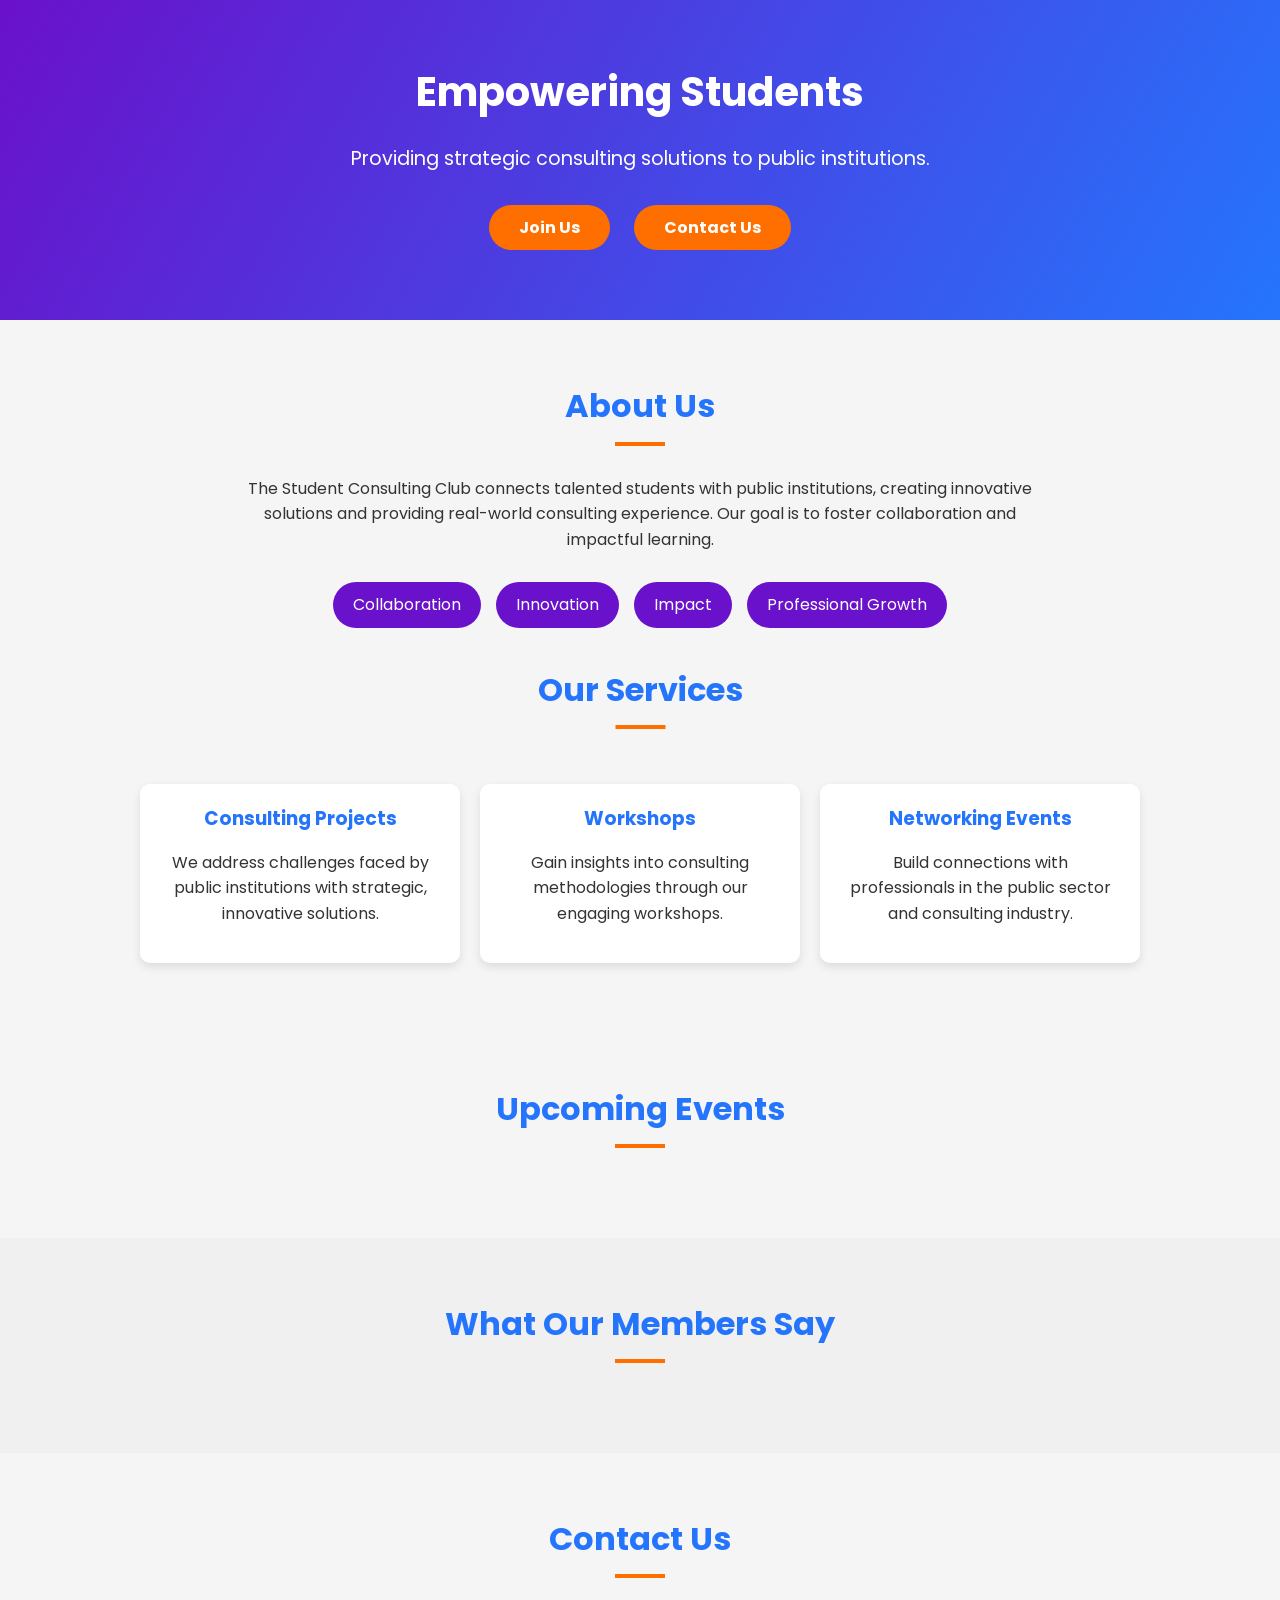
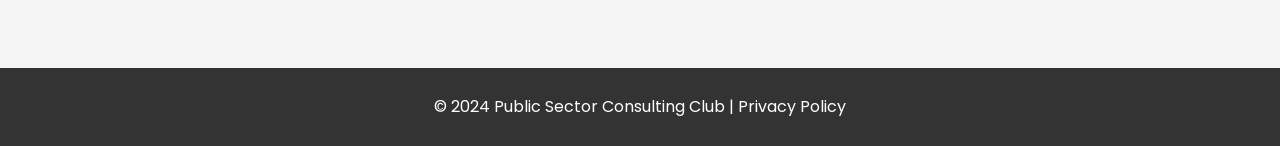
==== commit 225f6c26: "Update index.html" ====
--- a/index.html
+++ b/index.html
@@ -250,7 +250,7 @@
     </section>
 
         <section id="services" class="services" style="position: relative; padding-top: 80px;">
-    <h2 style="position: absolute; top: -40px; left: 50%; transform: translateX(-50%); background: white; padding: 0 10px; z-index: 1;">Our Services</h2>
+    <h2 style="position: absolute; top: -40px; left: 50%; transform: translateX(-50%); padding: 0 10px; z-index: 1;">Our Services</h2>
     <div class="service">
         <h3>Consulting Projects</h3>
         <p>We address challenges faced by public institutions with strategic, innovative solutions.</p>
